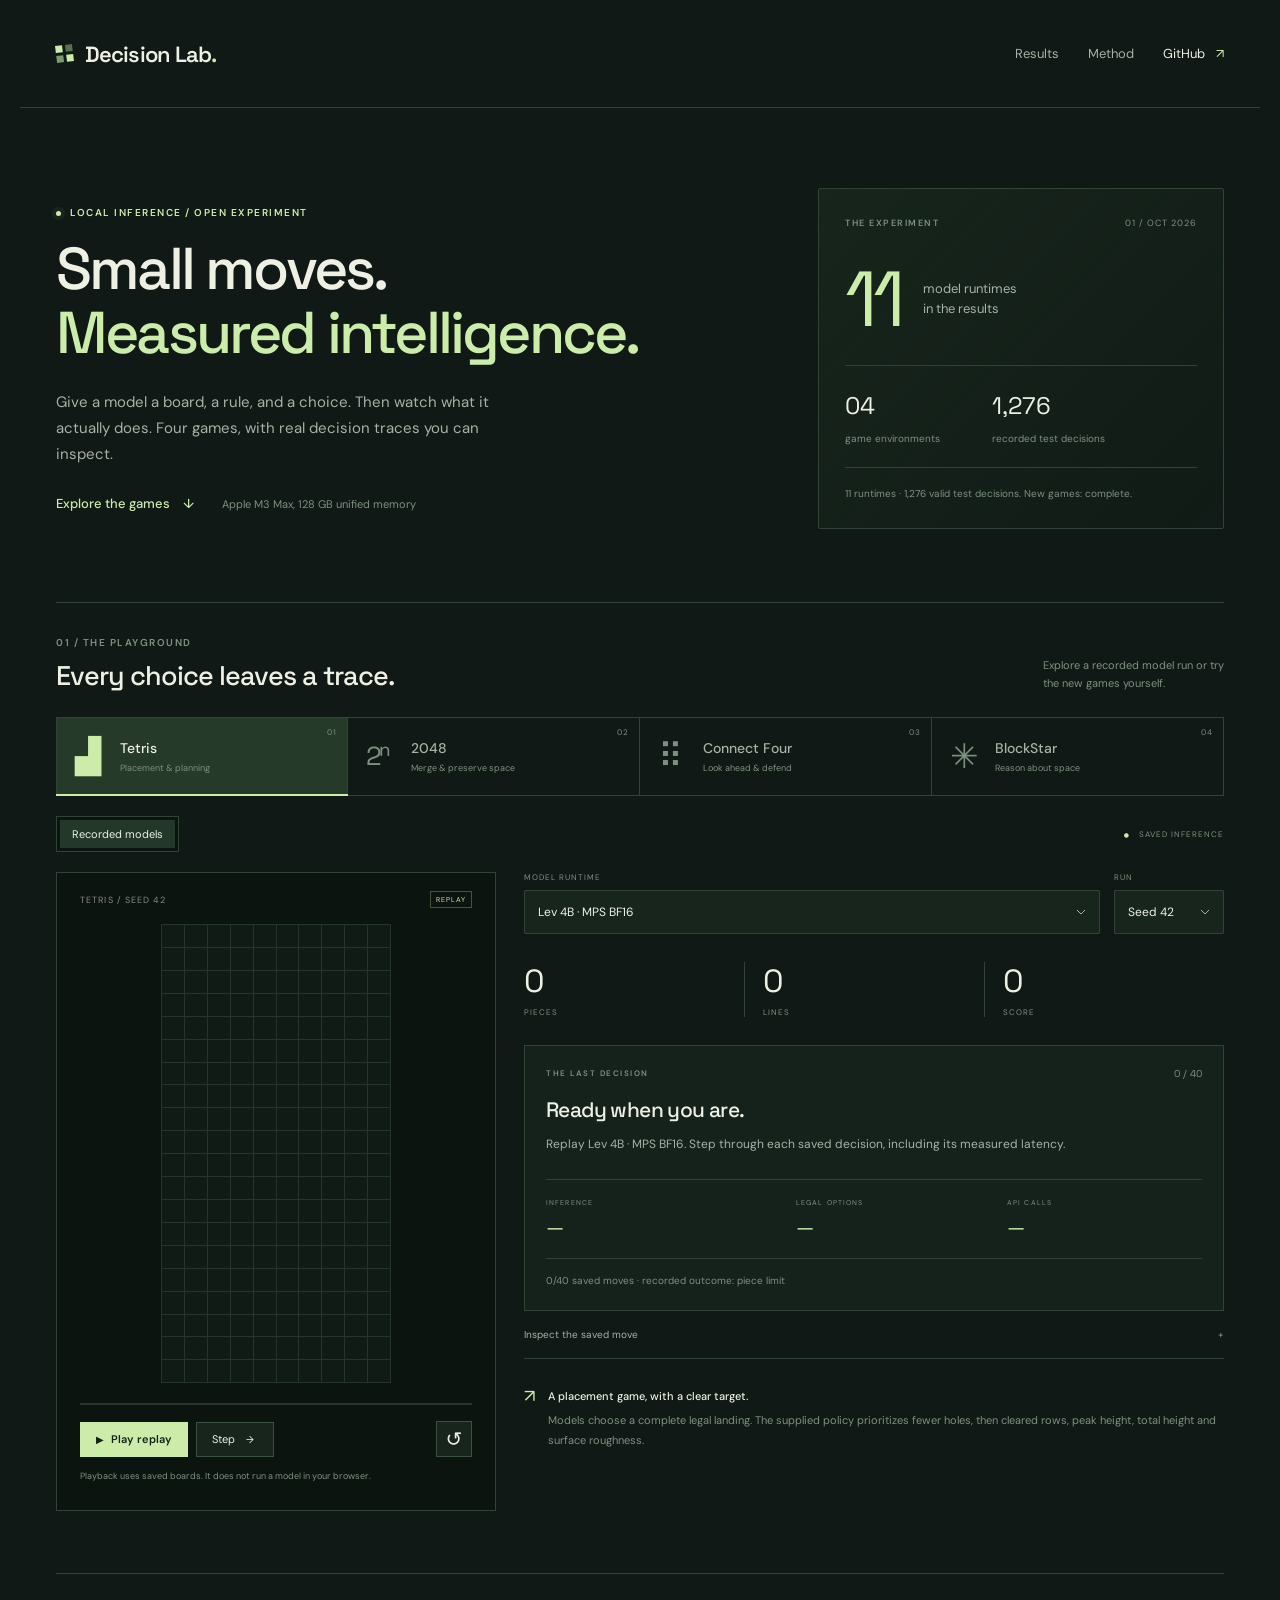
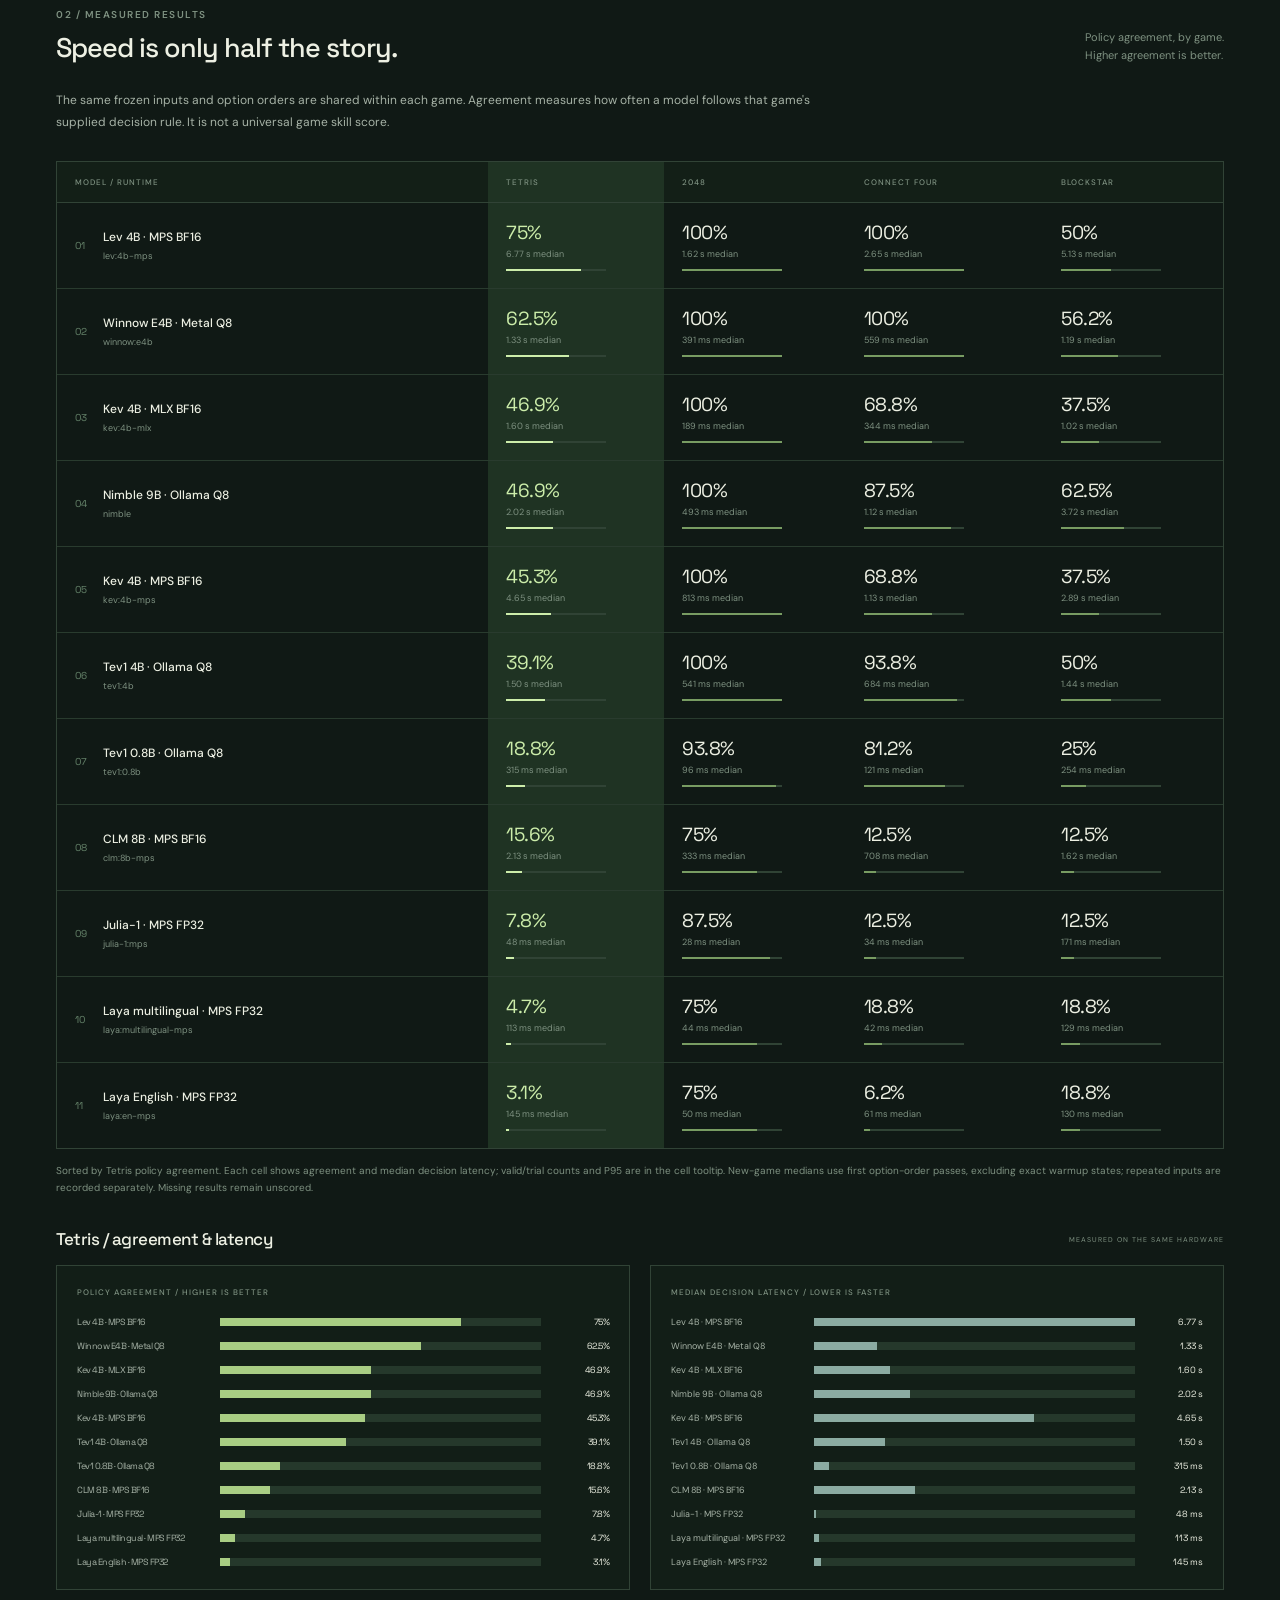
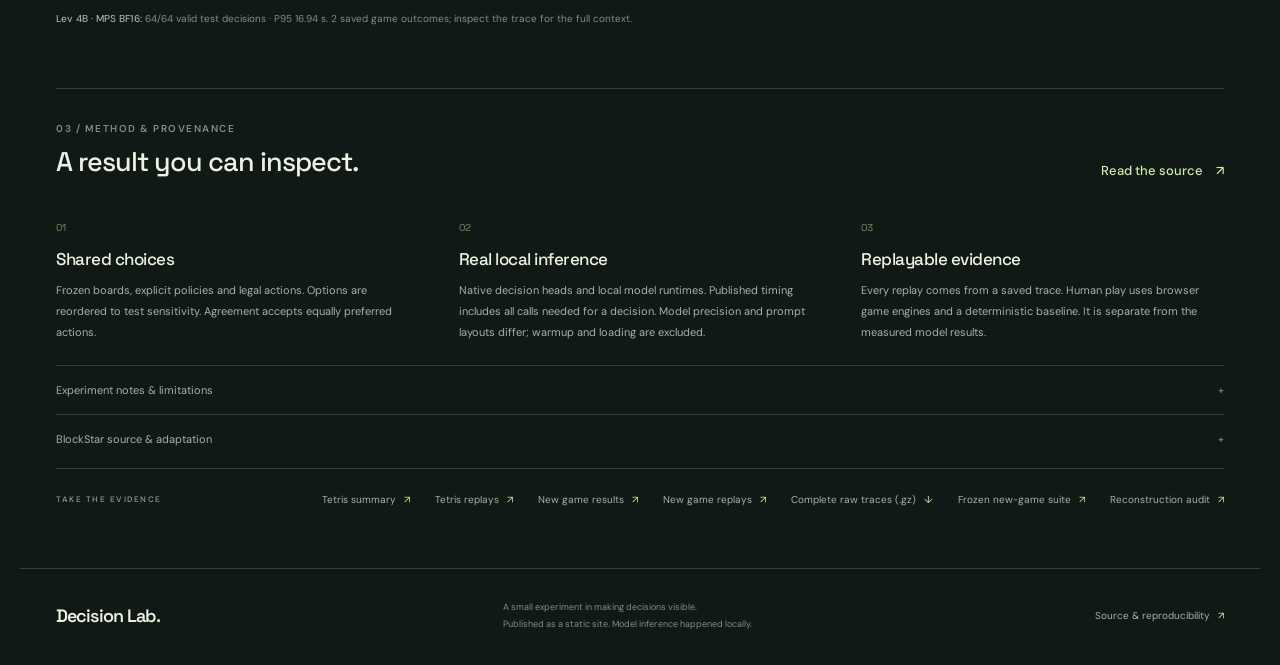
==== docs/index.html @ 90722e1b "Add playable games, BlockStar benchmarks, and Decision Lab site" ====
<!doctype html>
<html lang="en">
<head>
  <meta charset="utf-8">
  <meta name="viewport" content="width=device-width, initial-scale=1">
  <meta name="description" content="Decision Lab: real local model benchmarks across Tetris, 2048, Connect Four and BlockStar. Explore recorded decisions, compare measured inference, and play two browser games.">
  <meta name="theme-color" content="#111a16">
  <title>Decision Lab — small moves, measured intelligence</title>
  <link rel="stylesheet" href="assets/style.css">
  <script type="module" src="assets/app.mjs"></script>
</head>
<body>
  <a class="skip-link" href="#lab">Skip to the experiment</a>
  <header class="site-header shell">
    <a href="./" class="brand" aria-label="Decision Lab home"><span class="brand-mark" aria-hidden="true"><i></i><i></i><i></i><i></i></span>Decision Lab<span class="brand-dot">.</span></a>
    <nav aria-label="Main navigation"><a href="#results">Results</a><a href="#method">Method</a><a class="github-link" href="https://github.com/rayking99/decmods">GitHub <span aria-hidden="true">↗</span></a></nav>
  </header>
  <main class="shell">
    <section class="hero" aria-labelledby="hero-title">
      <div class="hero-copy"><p class="eyebrow"><span class="live-dot" aria-hidden="true"></span> LOCAL INFERENCE / OPEN EXPERIMENT</p><h1 id="hero-title">Small moves.<br><em>Measured intelligence.</em></h1><p class="hero-deck">Give a model a board, a rule, and a choice. Then watch what it actually does. Four games, with real decision traces you can inspect.</p><div class="hero-links"><a class="text-link" href="#lab">Explore the games <span aria-hidden="true">↓</span></a><span class="hero-hardware" id="hardware">Apple M3 Max · 128 GB</span></div></div>
      <div class="hero-aside" aria-label="Experiment overview"><div class="overview-top"><span class="eyebrow">THE EXPERIMENT</span><span class="edition">01 / OCT 2026</span></div><div class="overview-number"><span id="model-count">—</span><span>model runtimes<br>in the results</span></div><div class="overview-rule"></div><div class="overview-bottom"><div><b>04</b><span>game environments</span></div><div><b id="decision-count">—</b><span>recorded test decisions</span></div></div><p id="data-status" class="data-status" role="status">Loading the published evidence…</p></div>
    </section>

    <section id="lab" class="lab-section" aria-labelledby="lab-title">
      <div class="section-heading"><div><p class="eyebrow">01 / THE PLAYGROUND</p><h2 id="lab-title">Every choice leaves a trace.</h2></div><p>Explore a recorded model run or try<br class="desktop-break"> the new games yourself.</p></div>
      <div class="game-tabs" role="tablist" aria-label="Game environment">
        <button class="game-tab active" id="tab-tetris" role="tab" aria-selected="true" aria-controls="game-panel" data-game="tetris"><span class="tab-icon tetromino" aria-hidden="true">▟</span><span>Tetris<small>Placement & planning</small></span><span class="tab-index">01</span></button>
        <button class="game-tab" id="tab-2048" role="tab" aria-selected="false" aria-controls="game-panel" tabindex="-1" data-game="2048"><span class="tab-icon tile-icon" aria-hidden="true">2ⁿ</span><span>2048<small>Merge & preserve space</small></span><span class="tab-index">02</span></button>
        <button class="game-tab" id="tab-connect4" role="tab" aria-selected="false" aria-controls="game-panel" tabindex="-1" data-game="connect4"><span class="tab-icon" aria-hidden="true">⠿</span><span>Connect Four<small>Look ahead & defend</small></span><span class="tab-index">03</span></button>
        <button class="game-tab" id="tab-blockstar" role="tab" aria-selected="false" aria-controls="game-panel" tabindex="-1" data-game="blockstar"><span class="tab-icon" aria-hidden="true">✳</span><span>BlockStar<small>Reason about space</small></span><span class="tab-index">04</span></button>
      </div>
      <div id="game-panel" role="tabpanel" aria-labelledby="tab-tetris">
        <div class="workspace-toolbar"><div class="mode-switch" aria-label="Playback mode"><button id="mode-replay" class="selected" aria-pressed="true">Recorded models</button><button id="mode-human" aria-pressed="false" hidden>Play yourself</button></div><span class="workspace-tag" id="workspace-tag"><span aria-hidden="true">●</span> SAVED INFERENCE</span></div>
        <div class="playground-grid">
          <div class="board-card">
            <div class="board-card-header"><span id="board-title">TETRIS / SEED 42</span><span class="board-chip" id="board-mode">REPLAY</span></div>
            <div class="board-stage" id="board-stage"><div class="game-board tetris-board" id="board" tabindex="0" role="img" aria-label="Tetris board. Waiting for saved data."></div></div>
            <div class="c4-columns" id="c4-columns" aria-label="Choose a column" hidden></div>
            <div class="direction-pad" id="direction-pad" hidden aria-label="Move tiles"><button data-direction="up" aria-label="Move up">↑</button><div><button data-direction="left" aria-label="Move left">←</button><button data-direction="down" aria-label="Move down">↓</button><button data-direction="right" aria-label="Move right">→</button></div></div>
            <div class="board-progress" id="board-progress"><span id="progress-fill"></span></div>
            <div class="replay-controls" id="replay-controls"><button class="button primary" id="play-button"><span aria-hidden="true">▶</span> Play replay</button><button class="button" id="step-button">Step <span aria-hidden="true">→</span></button><button class="icon-button" id="restart-button" aria-label="Restart replay">↺</button></div>
            <div class="human-controls" id="human-controls" hidden><button class="button primary" id="new-game">Restart game <span aria-hidden="true">↺</span></button><label>Seed <input id="human-seed" type="number" inputmode="numeric" min="0" max="4294967295" value="42"></label></div>
            <p class="board-instructions" id="board-instructions">Playback uses saved boards. It does not run a model in your browser.</p>
          </div>
          <div class="decision-pane">
            <div class="replay-selectors" id="replay-selectors"><label><span id="model-selector-label">MODEL RUNTIME</span><select id="model-select" aria-label="Replay model"><option>Loading recorded models…</option></select></label><label>RUN<select id="run-select" aria-label="Replay run"><option>—</option></select></label></div>
            <div class="human-description" id="human-description" hidden><p class="eyebrow">YOUR TURN</p><h3 id="human-heading">Play 2048</h3><p id="human-explanation"></p></div>
            <div class="game-stats" id="game-stats"><div><span id="stat-one-value">0</span><small id="stat-one-label">PIECES</small></div><div><span id="stat-two-value">0</span><small id="stat-two-label">LINES</small></div><div><span id="stat-three-value">0</span><small id="stat-three-label">SCORE</small></div></div>
            <div class="decision-card"><div class="decision-card-top"><p class="eyebrow" id="decision-eyebrow">THE LAST DECISION</p><span class="move-counter" id="move-counter">0 / 0</span></div><h3 id="decision-title">The board is ready.</h3><p id="decision-detail">Select a recorded model to see its actual decisions.</p><div class="inference-metrics" id="inference-metrics"><div><small>INFERENCE</small><b id="inference-time">—</b></div><div><small>LEGAL OPTIONS</small><b id="candidate-count">—</b></div><div><small>API CALLS</small><b id="call-count">—</b></div></div><p class="game-status" id="game-status" role="status"></p></div>
            <details class="move-details" id="move-details"><summary>Inspect the saved move <span aria-hidden="true">+</span></summary><pre id="move-json">No move selected.</pre></details>
            <div class="game-context"><span class="context-icon" aria-hidden="true">↗</span><div><b id="context-title">A placement game, with a clear target.</b><p id="context-copy">Models choose a complete legal landing. The supplied policy prioritizes fewer holes, then cleared rows, peak height, total height and surface roughness.</p></div></div>
          </div>
        </div>
      </div>
    </section>

    <section id="results" class="results-section" aria-labelledby="results-title"><div class="section-heading"><div><p class="eyebrow">02 / MEASURED RESULTS</p><h2 id="results-title">Speed is only half the story.</h2></div><span class="section-note">Policy agreement, by game.<br>Higher agreement is better.</span></div><p class="section-intro">The same frozen inputs and option orders are shared within each game. Agreement measures how often a model follows that game's supplied decision rule. It is not a universal game skill score.</p><div class="table-scroll"><table class="leaderboard"><caption class="sr-only">Measured model policy agreement and median latency across four games</caption><thead><tr><th scope="col">MODEL / RUNTIME</th><th scope="col" data-column="tetris">TETRIS</th><th scope="col" data-column="2048">2048</th><th scope="col" data-column="connect4">CONNECT FOUR</th><th scope="col" data-column="blockstar">BLOCKSTAR</th></tr></thead><tbody id="leaderboard-body"><tr><td colspan="5" class="table-empty">Loading measured results…</td></tr></tbody></table></div><p class="table-note" id="table-note">Each cell shows agreement and median decision latency. Missing results remain unscored.</p><div class="chart-heading"><h3 id="chart-title">Tetris / agreement & latency</h3><span>MEASURED ON THE SAME HARDWARE</span></div><div class="benchmark-chart" id="benchmark-chart" aria-label="Model agreement and latency comparison"></div><div class="outcome-note" id="outcome-note"></div><div id="blockstar-original" class="original-comparison" hidden><div class="chart-heading"><h3>BlockStar / the full original puzzle</h3><span>20 × 18 BOARD / 16 PIECES</span></div><p class="section-intro">The original-board decisions are reported separately because 183 legal slides require many inference calls. The compact replay fixture and its one-step agreement do not establish full-puzzle solving performance.</p><div class="table-scroll"><table class="leaderboard original-table"><caption class="sr-only">Model inference on the full original BlockStar frozen board</caption><thead><tr><th scope="col">MODEL / RUNTIME</th><th scope="col">ORIGINAL BOARD AGREEMENT</th><th scope="col">DECISION MEDIAN</th><th scope="col">VALID TRIALS</th></tr></thead><tbody id="blockstar-original-body"></tbody></table></div><div id="original-solver-note" class="solver-note"></div></div></section>

    <section id="blockstar-updated" class="updated-comparison" aria-labelledby="updated-title" hidden>
      <div class="section-heading"><div><p class="eyebrow">BLOCKSTAR / UPDATED OFFICIAL SCENARIOS</p><h2 id="updated-title">A bigger board. A different source pin.</h2></div><span id="updated-status" class="section-note">Evidence pending</span></div>
      <p class="section-intro">These supplemental probes use the updated official source, separately from the earlier eight-case benchmark. Each scenario has one fixed initial board, presented in two option orders. Agreement measures the declared one-step rule; it does not establish a full-puzzle solve rate.</p>
      <div class="scenario-cards"><article><p class="eyebrow">UPDATED DEFAULT</p><h3>20 × 18 / 16 pieces</h3><p>The official default layout, with 183 legal opening slides.</p></article><article><p class="eyebrow">LARGE YARD</p><h3>28 × 30 / 24 pieces</h3><p>393 legal opening slides and 48 permanent terrain cells, shown as dark hatched squares.</p></article></div>
      <div class="table-scroll"><table class="leaderboard updated-table"><caption class="sr-only">Supplemental measured model decisions on updated official BlockStar scenarios</caption><thead><tr><th scope="col">MODEL / RUNTIME</th><th scope="col">UPDATED DEFAULT</th><th scope="col">LARGE YARD</th></tr></thead><tbody id="updated-model-body"><tr><td class="table-empty" colspan="3">Updated scenario inference has not been published yet.</td></tr></tbody></table></div>
      <p class="table-note">Each cell shows agreement, first-order full-decision timing, and separately timed repeated-order input. There is only one timing sample per scenario and option order. The complete legal action set reaches native models through tournaments.</p>
      <details class="method-details"><summary>Updated source, method & reference certificates <span aria-hidden="true">+</span></summary><div><p id="updated-method">Supplemental evidence is awaiting publication.</p><p id="updated-source-copy"></p><p id="updated-reference-copy"></p><p><a href="data/blockstar-update-summary.json">Updated scenario measurements</a> · <a href="data/blockstar-update-source.json">Updated source record</a> · <a href="data/blockstar-update-suite.json">Frozen suite</a> · <a href="data/blockstar-update-verification.json">Replay audit</a> · <a href="data/blockstar-update-results.json.gz">Complete raw traces (gzip)</a></p><pre id="updated-source-detail">No updated source record published yet.</pre></div></details>
    </section>

    <section id="method" class="method-section" aria-labelledby="method-title"><div class="section-heading"><div><p class="eyebrow">03 / METHOD & PROVENANCE</p><h2 id="method-title">A result you can inspect.</h2></div><a href="https://github.com/rayking99/decmods" class="text-link">Read the source <span aria-hidden="true">↗</span></a></div><div class="method-grid"><article><span class="method-number">01</span><h3>Shared choices</h3><p id="method-inputs">Frozen boards, explicit policies and legal actions. Options are reordered to test sensitivity. Agreement accepts equally preferred actions.</p></article><article><span class="method-number">02</span><h3>Real local inference</h3><p>Native decision heads and local model runtimes. Published timing includes all calls needed for a decision. Model precision and prompt layouts differ; warmup and loading are excluded.</p></article><article><span class="method-number">03</span><h3>Replayable evidence</h3><p>Every replay comes from a saved trace. Human play uses browser game engines and a deterministic baseline. It is separate from the measured model results.</p></article></div><details class="method-details"><summary>Experiment notes & limitations <span aria-hidden="true">+</span></summary><div><p id="method-text">Loading the captured experiment method…</p><p>Latency and policy agreement address different questions. A one-step rule can disagree with stronger long-term play. Small seeded game runs are illustrations, not a statistically reliable tournament. Browser playback cadence is unrelated to measured inference latency.</p><p id="cache-note">Cache behavior and runtime adapters are recorded with the data. Consult the raw artifacts before comparing models or repeating the experiment.</p></div></details><details class="method-details" id="blockstar-provenance"><summary>BlockStar source & adaptation <span aria-hidden="true">+</span></summary><div><p id="blockstar-source-copy">BlockStar is an open puzzle project by rayking99. This experiment adapts its game rules for explicit legal-action model decisions; the adaptation is documented in the captured source record.</p><p><a href="https://github.com/rayking99/BlockStar">Original BlockStar repository ↗</a> · <a href="data/blockstar-source.json">Source snapshot & adaptation notes</a></p><pre id="blockstar-source-detail">Source provenance is loading.</pre></div></details><div class="downloads"><span class="eyebrow">TAKE THE EVIDENCE</span><a href="data/tetris-summary.json">Tetris summary <span aria-hidden="true">↗</span></a><a href="data/tetris-replays.json">Tetris replays <span aria-hidden="true">↗</span></a><a href="data/arcade-summary.json">New game results <span aria-hidden="true">↗</span></a><a href="data/arcade-replays.json">New game replays <span aria-hidden="true">↗</span></a><a href="data/arcade-results.json.gz" download>Complete raw traces (.gz) <span aria-hidden="true">↓</span></a><a href="data/suite.json">Frozen new-game suite <span aria-hidden="true">↗</span></a><a href="data/verification.json">Reconstruction audit <span aria-hidden="true">↗</span></a></div></section>
  </main>
  <footer class="site-footer shell"><a href="./" class="brand">Decision Lab<span class="brand-dot">.</span></a><p>A small experiment in making decisions visible.<br>Published as a static site. Model inference happened locally.</p><a href="https://github.com/rayking99/decmods">Source & reproducibility <span aria-hidden="true">↗</span></a></footer>
</body>
</html>
---- docs/assets/style.css ----
@import url('https://fonts.googleapis.com/css2?family=DM+Sans:wght@400;500;600;700&family=Space+Grotesk:wght@400;500;600;700&display=swap');

:root{color-scheme:dark;--bg:#101915;--panel:#15211b;--panel-dark:#0c1410;--paper:#edf0e3;--muted:#a6b2a6;--dim:#7e9181;--line:#314336;--green:#ccedaa;--amber:#e6c18b;--font:'DM Sans',system-ui,-apple-system,sans-serif;--display:'Space Grotesk',system-ui,sans-serif;font-family:var(--font);background:var(--bg);color:var(--paper);font-synthesis:none}
*{box-sizing:border-box}html{scroll-behavior:smooth;scroll-padding-top:24px}body{margin:0}button,input,select{font:inherit}button,a,input,select,summary{-webkit-tap-highlight-color:transparent}button{cursor:pointer}a{color:inherit;text-decoration:none}a:hover{text-decoration:underline;text-underline-offset:4px}button:focus-visible,a:focus-visible,input:focus-visible,select:focus-visible,summary:focus-visible,[tabindex]:focus-visible{outline:2px solid var(--green);outline-offset:4px}button:disabled{cursor:default;opacity:.38}button:disabled:hover{transform:none;background:inherit}[hidden]{display:none!important}.shell{max-width:1240px;padding:0 36px;margin:0 auto}.sr-only{position:absolute;width:1px;height:1px;overflow:hidden;clip:rect(0,0,0,0);white-space:nowrap}.skip-link{position:fixed;top:8px;left:16px;padding:12px 16px;z-index:10;background:var(--green);color:var(--bg);transform:translateY(-160%)}.skip-link:focus{transform:translateY(0)}
.site-header{height:108px;display:flex;align-items:center;justify-content:space-between;border-bottom:1px solid var(--line)}.brand{display:flex;align-items:center;font:600 22px var(--display);letter-spacing:-.9px}.brand-dot{color:var(--green)}.brand-mark{display:grid;grid-template-columns:repeat(2,7px);gap:3px;margin-right:12px;transform:rotate(-7deg)}.brand-mark i{height:7px;background:var(--green)}.brand-mark i:nth-child(2){opacity:.4}.brand-mark i:nth-child(3){opacity:.6}.site-header nav{display:flex;gap:29px;align-items:center;font-size:13px;color:var(--muted)}.github-link{color:var(--paper)}.github-link span{padding-left:8px;color:var(--green)}
.hero{display:grid;grid-template-columns:1.7fr 1fr;gap:72px;align-items:center;padding:80px 0 73px}.eyebrow{font-size:10px;font-weight:600;letter-spacing:1.5px;line-height:1.6;color:var(--dim);margin:0 0 16px}.hero .eyebrow{color:var(--green);display:flex;gap:9px;align-items:center}.live-dot{width:5px;height:5px;background:var(--green);border-radius:50%;box-shadow:0 0 0 4px #ccedaa0d}.hero h1{font:500 clamp(36px,4.7vw,59px)/1.08 var(--display);letter-spacing:-2.8px;margin:0 0 24px}.hero h1 em{font-style:normal;color:var(--green)}.hero-deck{max-width:470px;font-size:15px;line-height:1.75;color:var(--muted);margin:0 0 28px}.hero-links{display:flex;gap:28px;align-items:center;flex-wrap:wrap}.text-link{color:var(--green);font-size:13px;font-weight:500}.text-link span{padding-left:10px}.hero-hardware{font-size:11px;color:var(--dim)}.hero-aside{border:1px solid var(--line);border-radius:2px;padding:27px 26px;background:linear-gradient(135deg,#1b2d2099,#15211b33)}.overview-top{display:flex;justify-content:space-between;align-items:center}.overview-top .eyebrow{font-size:9px;margin:0;color:var(--dim)}.edition{font-size:9px;letter-spacing:1px;color:var(--dim)}.overview-number{display:flex;align-items:center;gap:22px;margin:30px 0 27px}.overview-number>span:first-child{font:400 78px/1 var(--display);letter-spacing:-5px;color:var(--green)}.overview-number>span:last-child{font-size:13px;line-height:1.6;color:var(--muted)}.overview-rule{height:1px;background:var(--line);margin-bottom:24px}.overview-bottom{display:grid;grid-template-columns:1fr 1.5fr;gap:10px}.overview-bottom b{display:block;font:400 24px var(--display);margin-bottom:5px}.overview-bottom span{font-size:10px;color:var(--dim)}.data-status{font-size:10px;line-height:1.5;color:var(--dim);border-top:1px solid var(--line);padding-top:18px;margin:20px 0 0}.data-status.error{color:var(--amber)}
.section-heading{display:flex;justify-content:space-between;gap:25px;align-items:flex-end;margin-bottom:24px}.section-heading .eyebrow{margin-bottom:8px}.section-heading h2{font:500 27px/1.25 var(--display);letter-spacing:-1px;margin:0}.section-heading>p,.section-note{font-size:11px;line-height:1.7;color:var(--dim);margin:0}.lab-section{border-top:1px solid var(--line);padding-top:32px}.game-tabs{display:grid;grid-template-columns:repeat(4,1fr);gap:0;margin-bottom:0}.game-tab{display:flex;position:relative;gap:13px;align-items:center;text-align:left;border:1px solid var(--line);border-left:0;background:transparent;color:var(--muted);padding:21px 18px;transition:background .16s ease}.game-tab:first-child{border-left:1px solid var(--line)}.game-tab:hover{background:#1a2b1f}.game-tab.active{background:#263a29;color:var(--paper);border-bottom-color:var(--green)}.game-tab.active:after{content:'';position:absolute;height:2px;background:var(--green);bottom:-1px;left:-1px;right:-1px}.tab-icon{font:400 34px/.8 var(--display);width:32px;color:var(--dim)}.active .tab-icon{color:var(--green)}.tile-icon{font-size:26px;letter-spacing:-3px}.game-tab>span:nth-child(2){font-size:14px;font-weight:500}.game-tab small{display:block;font-size:9px;font-weight:400;color:var(--dim);margin-top:5px}.tab-index{position:absolute;right:10px;top:9px;font-size:8px;letter-spacing:1px;color:var(--dim)}.workspace-toolbar{display:flex;justify-content:space-between;align-items:center;padding:20px 0}.mode-switch{display:flex;gap:3px;background:#0c1410;border:1px solid var(--line);padding:3px}.mode-switch button{border:0;border-radius:1px;padding:7px 12px;font-size:11px;background:transparent;color:var(--dim)}.mode-switch button.selected{background:#24382a;color:var(--paper)}.workspace-tag{font-size:8px;color:var(--dim);letter-spacing:1px}.workspace-tag span{color:var(--green);margin-right:6px;font-size:6px}.playground-grid{display:grid;grid-template-columns:440px 1fr;gap:28px}.board-card{border:1px solid var(--line);background:var(--panel-dark);padding:18px 23px 13px;align-self:start}.board-card-header{display:flex;justify-content:space-between;align-items:center;font-size:9px;letter-spacing:1.1px;color:var(--dim);margin-bottom:16px}.board-chip{font-size:7px;letter-spacing:1px;color:var(--green);border:1px solid #42543b;padding:3px 5px}.board-stage{min-height:348px;display:flex;align-items:center;justify-content:center}.game-board{--cols:4;display:grid;grid-template-columns:repeat(var(--cols),1fr);gap:7px;width:100%;outline-offset:6px}.tetris-board{--cols:10;gap:1px;width:230px;background:#25352b;border:1px solid #25352b;margin:0 auto}.board-cell{aspect-ratio:1;display:flex;justify-content:center;align-items:center;font:500 29px var(--display);background:#1b2a20;color:var(--paper);user-select:none}.tetris-board .board-cell{background:#0f1b14;font-size:0}.tile-board{gap:8px;padding:8px;background:#293d2c;max-width:370px;touch-action:none;border-radius:4px}.tile-board .board-cell{border-radius:3px;background:#344638;color:#edf3de;box-shadow:inset 0 -3px 0 #00000014}.tile-board .board-cell.empty{box-shadow:none}.tile-board .board-cell.tile-large{font-size:21px}.c4-board{--cols:7;gap:8px;padding:14px 10px;background:#2b412f;max-width:380px;border-radius:4px}.c4-board .board-cell{border-radius:50%;background:#111d15;box-shadow:inset 0 3px 3px #0005;font-size:0}.c4-board .board-cell.player-one{background:var(--green)}.c4-board .board-cell.player-two{background:var(--amber)}.c4-board .board-cell.winning{outline:2px solid white;outline-offset:2px}.blockstar-layout{display:flex;flex-direction:column;gap:18px;width:100%;max-width:350px}.blockstar-grid{display:grid;grid-template-columns:repeat(var(--cols),1fr);gap:3px;background:#273a2b;border:5px solid #273a2b}.blockstar-grid .board-cell{background:#101b14;font-size:14px;font-family:var(--display)}.blockstar-layout .mini-label{font-size:8px;letter-spacing:1.5px;color:var(--dim);margin:0 0 7px}.blockstar-layout .target-board{max-width:220px;margin:auto}.blockstar-layout .target-board .board-cell{font-size:11px}.blockstar-layout .target-board .mini-label{text-align:center}.pending-board{min-height:280px;display:flex;align-items:center;justify-content:center;text-align:center;font-size:12px;color:var(--dim);padding:40px;line-height:1.8;border:1px dashed var(--line);width:100%}.board-progress{height:2px;background:#27372b;margin-top:20px}.board-progress span{display:block;background:var(--green);height:100%;width:0;transition:width .12s linear}.replay-controls{display:flex;align-items:center;gap:8px;margin:16px 0 12px}.button,.icon-button{border:1px solid #3d5140;background:#18251d;color:var(--paper);padding:10px 15px;font-size:11px;line-height:1.2;transition:background .16s ease}.button:hover,.icon-button:hover{background:#2c4130}.button.primary{background:var(--green);border-color:var(--green);color:#142215;font-weight:600}.button.primary:hover{background:#dbf5bd}.button span{font-size:10px;margin-right:4px}.button:not(.primary) span{margin-left:8px}.icon-button{margin-left:auto;width:36px;padding:7px;font-size:20px;line-height:1}.board-instructions{font-size:9px;line-height:1.7;margin:0;color:var(--dim);min-height:28px}.human-controls{display:flex;align-items:center;justify-content:space-between;margin:16px 0}.human-controls label{font-size:10px;color:var(--muted);display:flex;align-items:center;gap:7px}.human-controls input{background:#18251d;color:var(--paper);border:1px solid var(--line);padding:7px;width:72px;font-size:11px}.direction-pad{text-align:center;margin-top:16px}.direction-pad>button{margin-bottom:4px}.direction-pad button{width:37px;height:30px;margin:0 2px;color:var(--muted);background:#1b2e21;border:1px solid var(--line);font-size:16px}.c4-columns{display:grid;grid-template-columns:repeat(7,1fr);gap:8px;margin:12px auto 0;max-width:360px}.c4-columns button{background:#1b2e21;border:1px solid var(--line);color:var(--green);font-size:12px;padding:8px 0}.c4-columns button:hover{background:#304e36}
.decision-pane{min-width:0}.replay-selectors{display:grid;grid-template-columns:1fr 110px;gap:14px}.replay-selectors label{font-size:8px;letter-spacing:1px;color:var(--dim)}select{width:100%;display:block;border:1px solid var(--line);border-radius:1px;background:#18251d;color:var(--paper);padding:13px 33px 13px 13px;font-size:12px;margin-top:8px;appearance:none;background-image:url("data:image/svg+xml,%3Csvg xmlns='http://www.w3.org/2000/svg' width='10' height='6'%3E%3Cpath d='m1 1 4 4 4-4' fill='none' stroke='%23a6b2a6'/%3E%3C/svg%3E");background-repeat:no-repeat;background-position:right 13px center;cursor:pointer}.game-stats{display:grid;grid-template-columns:repeat(3,1fr);gap:18px;margin:28px 0}.game-stats>div{border-right:1px solid var(--line)}.game-stats>div:last-child{border-right:0}.game-stats span{display:block;font:400 32px/1.2 var(--display);letter-spacing:-1.5px;overflow-wrap:anywhere}.game-stats small{font-size:8px;letter-spacing:1px;color:var(--dim);display:block;margin-top:6px}.decision-card{border:1px solid var(--line);background:var(--panel);padding:21px}.decision-card-top{display:flex;justify-content:space-between;gap:12px;align-items:center;margin-bottom:16px}.decision-card-top .eyebrow{font-size:8px;margin:0}.move-counter{font:400 10px var(--display);color:var(--dim)}.decision-card h3{font:500 21px/1.3 var(--display);letter-spacing:-.6px;margin:0 0 11px}.decision-card>p{font-size:12px;line-height:1.75;color:var(--muted);margin:0}.inference-metrics{display:grid;grid-template-columns:1.2fr 1fr 1fr;gap:16px;border-top:1px solid var(--line);margin-top:24px;padding-top:18px}.inference-metrics small{display:block;font-size:7px;letter-spacing:1.1px;color:var(--dim);margin-bottom:7px}.inference-metrics b{font:400 20px var(--display);letter-spacing:-.7px;color:var(--green)}.decision-card>p.game-status{font-size:10px;border-top:1px solid var(--line);margin-top:18px;padding-top:13px;color:var(--dim)}.game-status:empty{display:none}.move-details{border-bottom:1px solid var(--line);font-size:10px}.move-details summary,.method-details summary{padding:17px 0;list-style:none;cursor:pointer;color:var(--muted);display:flex;justify-content:space-between;gap:20px}.move-details summary::-webkit-details-marker,.method-details summary::-webkit-details-marker{display:none}.move-details summary span,.method-details summary span{color:var(--dim)}details[open]>summary span{transform:rotate(45deg)}pre{font:10px/1.6 ui-monospace,SFMono-Regular,monospace;white-space:pre-wrap;overflow-wrap:anywhere;color:var(--muted);background:#0d1710;padding:16px;margin:0 0 16px;max-height:300px;overflow:auto;border:1px solid var(--line)}.game-context{display:flex;gap:13px;margin-top:25px}.context-icon{color:var(--green);font-size:18px}.game-context b{font-size:11px;font-weight:500}.game-context p{font-size:11px;line-height:1.8;color:var(--dim);margin:6px 0 0}.human-description .eyebrow{margin:0 0 8px}.human-description h3{font:500 24px var(--display);margin:0 0 10px}.human-description>p:last-child{font-size:12px;line-height:1.8;margin:0;color:var(--muted)}
.results-section{border-top:1px solid var(--line);margin-top:62px;padding-top:33px}.section-intro{max-width:770px;font-size:12px;line-height:1.85;color:var(--muted);margin:0 0 28px}.table-scroll{overflow-x:auto;border:1px solid var(--line)}.leaderboard{border-collapse:collapse;width:100%;font-size:12px;min-width:760px}.leaderboard th{text-align:left;font-size:8px;letter-spacing:1px;font-weight:500;color:var(--dim);background:#131f17;padding:15px 18px;border-bottom:1px solid var(--line)}.leaderboard td{padding:17px 18px;border-bottom:1px solid #293b2e;vertical-align:middle}.leaderboard tbody tr:last-child td{border-bottom:0}.leaderboard td:first-child{min-width:240px}.model-name{display:flex;align-items:center;gap:12px}.model-name .rank{font:400 10px var(--display);color:#65836a;width:16px}.model-name b{font-weight:500;font-size:12px}.model-name small{display:block;font-size:9px;line-height:1.5;color:var(--dim);margin-top:5px;max-width:215px}.agreement{font:400 19px var(--display);letter-spacing:-.5px;color:var(--paper)}.metric-meta{display:block;font-size:9px;color:var(--dim);margin-top:3px}.agreement-bar{height:2px;max-width:100px;background:#304335;margin-top:9px}.agreement-bar span{display:block;height:100%;background:#789c62}.selected-column{background:#1f3323!important}.selected-column .agreement{color:var(--green)}.selected-column .agreement-bar span{background:var(--green)}.no-result{font-size:10px;color:var(--dim)}.table-empty{font-size:12px;color:var(--dim);padding:30px!important}.table-note{font-size:10px;color:var(--dim);line-height:1.7;margin:13px 0 32px}.chart-heading{display:flex;justify-content:space-between;align-items:center;gap:20px;margin-bottom:15px}.chart-heading h3{font:500 17px var(--display);letter-spacing:-.5px;margin:0}.chart-heading>span{font-size:7px;letter-spacing:1px;color:var(--dim)}.benchmark-chart{display:grid;grid-template-columns:repeat(2,1fr);gap:20px}.chart-panel{border:1px solid var(--line);padding:21px 20px;background:#121e17}.chart-panel h4{font-size:8px;font-weight:500;letter-spacing:1px;color:var(--dim);margin:0 0 19px}.chart-row{display:grid;grid-template-columns:130px 1fr 55px;align-items:center;gap:13px;margin-top:12px}.chart-row>span:first-child{font-size:9px;white-space:nowrap;overflow:hidden;text-overflow:ellipsis;color:var(--muted)}.chart-track{height:8px;background:#25382b}.chart-bar{height:100%;background:#a8cd83;min-width:1px}.chart-row.latency .chart-bar{background:#8baba2}.chart-row .chart-value{text-align:right;font-size:9px;font-family:var(--display);color:var(--paper)}.chart-empty{font-size:11px;line-height:1.7;color:var(--dim);padding:20px;border:1px dashed var(--line);grid-column:1/-1}.outcome-note{color:var(--dim);font-size:10px;line-height:1.8;margin-top:20px}.outcome-note p{margin:0}.outcome-note b{color:var(--muted);font-weight:500}
.method-section{border-top:1px solid var(--line);margin-top:60px;padding-top:32px}.method-grid{display:grid;grid-template-columns:repeat(3,1fr);gap:40px;padding:12px 0 22px}.method-number{font:400 10px var(--display);color:#6b9264}.method-grid h3{font:500 17px var(--display);letter-spacing:-.5px;margin:12px 0 10px}.method-grid p{font-size:11px;line-height:1.9;color:var(--muted);margin:0}.method-details{border-top:1px solid var(--line);font-size:11px}.method-details>div{padding:0 0 17px;max-width:900px}.method-details p{font-size:11px;line-height:1.9;color:var(--muted);margin:0 0 13px}.method-details a{color:var(--green)}.downloads{display:flex;flex-wrap:wrap;gap:25px;align-items:center;border-top:1px solid var(--line);padding-top:24px;margin-top:5px}.downloads .eyebrow{font-size:8px;margin:0 auto 0 0}.downloads a{font-size:10px;color:var(--muted)}.downloads a span{color:var(--green);margin-left:5px}.site-footer{display:flex;justify-content:space-between;align-items:center;gap:24px;border-top:1px solid var(--line);padding-top:30px;padding-bottom:32px;margin-top:62px}.site-footer .brand{font-size:18px}.site-footer p{font-size:9px;line-height:1.9;color:var(--dim);margin:0}.site-footer>a:last-child{font-size:10px;color:var(--muted)}.site-footer>a:last-child span{color:var(--green);margin-left:5px}
.original-comparison{margin-top:32px;border-top:1px solid var(--line);padding-top:25px}.original-comparison .section-intro{margin-bottom:20px}.solver-note{background:#17281b;border:1px solid var(--line);padding:22px;margin-top:20px}.solver-note>.eyebrow{font-size:8px;display:block}.solver-stats{display:grid;grid-template-columns:repeat(3,1fr);gap:20px;margin:14px 0 18px}.solver-stats b{font:400 25px var(--display);display:block;color:var(--green);letter-spacing:-1px}.solver-stats small{font-size:9px;color:var(--dim);display:block;margin-top:5px}.solver-note p{font-size:10px;line-height:1.9;color:var(--muted);margin:0}.original-table{min-width:620px}.original-table td:not(:first-child){font-size:12px}.original-table td.agreement{font-size:18px;color:var(--green)}
.updated-comparison{border-top:1px solid var(--line);margin-top:32px;padding-top:30px}.scenario-cards{display:grid;grid-template-columns:repeat(2,1fr);gap:20px;margin:0 0 22px}.scenario-cards article{border:1px solid var(--line);padding:20px;background:#17231a}.scenario-cards .eyebrow{font-size:8px;margin-bottom:8px}.scenario-cards h3{font:500 20px var(--display);letter-spacing:-.6px;margin:0 0 10px}.scenario-cards p:last-child{font-size:10px;color:var(--muted);line-height:1.8;margin:0}.updated-table{min-width:620px}.updated-table td:not(:first-child){min-width:175px}.updated-table .metric-meta{font-size:8px;line-height:1.6}.updated-comparison .method-details a{color:var(--green)}.replay-selectors.blockstar-selectors{grid-template-columns:1fr 190px}.blockstar-grid .board-cell.fixed-terrain{background:repeating-linear-gradient(135deg,#39413c 0,#39413c 3px,#252d28 3px,#252d28 6px);box-shadow:inset 0 0 0 1px #58615866}.blockstar-grid.dense-board{gap:1px;border-width:3px}.blockstar-grid.dense-board .board-cell{font-size:7px}.blockstar-layout .target-board .board-cell{font-size:8px}.blockstar-layout .target-board .dense-board .board-cell{font-size:5px}
@media(min-width:1200px){.hero h1{font-size:59px}}@media(max-width:1000px){.hero{gap:35px}.hero h1{letter-spacing:-2px}.playground-grid{grid-template-columns:380px 1fr;gap:22px}.board-card{padding:18px}.game-tab{padding:20px 12px;gap:9px}.game-tab small{font-size:8px}.game-tab>span:nth-child(2){font-size:12px}.tab-icon{width:27px;font-size:29px}.chart-row{grid-template-columns:110px 1fr 49px;gap:9px}.inference-metrics{gap:10px}.inference-metrics b{font-size:18px}}
@media(max-width:780px){.shell{padding:0 22px}.site-header{height:81px}.site-header nav{gap:18px;font-size:11px}.site-header nav>a:nth-child(2){display:none}.brand{font-size:20px}.hero{padding:49px 0 45px;grid-template-columns:1fr;gap:30px}.hero h1{font-size:45px}.hero-deck{font-size:14px;max-width:530px}.hero-aside{padding:20px;display:grid;grid-template-columns:1.2fr 1fr;gap:13px 30px}.overview-top{grid-column:1/-1}.overview-number{margin:9px 0;gap:16px}.overview-number>span:first-child{font-size:54px;letter-spacing:-3px}.overview-number>span:last-child{font-size:11px}.overview-rule{display:none}.overview-bottom{align-items:center;grid-template-columns:1fr 1.2fr;gap:20px}.overview-bottom b{font-size:21px}.overview-bottom span{font-size:8px}.data-status{grid-column:1/-1;margin-top:0;padding-top:12px}.section-heading h2{font-size:24px}.section-heading>p{display:none}.game-tabs{grid-template-columns:repeat(2,1fr)}.game-tab:nth-child(3){border-left:1px solid var(--line)}.game-tab:nth-child(n+3){border-top:0}.game-tab{padding:19px 16px}.game-tab>span:nth-child(2){font-size:13px}.game-tab small{font-size:9px}.tab-icon{font-size:32px}.tile-icon{font-size:26px}.playground-grid{grid-template-columns:1fr;gap:25px}.board-card{padding:18px 22px 14px}.board-stage{min-height:320px}.board-card .tile-board{max-width:350px}.replay-controls{max-width:350px;margin:16px auto 12px}.board-instructions{text-align:center}.board-card-header{margin-bottom:18px}.tetris-board{width:210px}.decision-pane{display:flex;flex-direction:column}.replay-selectors{order:-2}.game-stats{margin:23px 0}.decision-card{padding:22px}.decision-card h3{font-size:23px}.game-context{margin-top:20px}.results-section{margin-top:45px}.section-note{font-size:10px}.benchmark-chart{grid-template-columns:1fr}.chart-panel{padding:21px}.chart-row{grid-template-columns:145px 1fr 60px;gap:14px}.chart-row>span:first-child{font-size:10px}.chart-row .chart-value{font-size:10px}.method-grid{grid-template-columns:1fr;gap:24px;padding-top:5px}.method-grid article{display:grid;grid-template-columns:27px 1fr;gap:0 8px}.method-number{grid-row:1/3;margin-top:4px}.method-grid h3{margin:0 0 9px}.method-grid p{grid-column:2}.downloads{gap:17px 22px}.downloads .eyebrow{flex-basis:100%}.site-footer{flex-wrap:wrap;margin-top:44px;padding-top:24px;padding-bottom:25px}.site-footer p{margin-left:auto}.site-footer>a:last-child{flex-basis:100%}.method-section{margin-top:42px}.chart-heading>span{display:none}}
@media(max-width:420px){.shell{padding-left:17px;padding-right:17px}.site-header nav{gap:17px}.hero h1{font-size:39px;letter-spacing:-1.9px}.hero-hardware{font-size:10px}.hero-links{gap:19px}.hero-aside{gap:10px 18px}.overview-number>span:first-child{font-size:49px}.overview-number>span:last-child{font-size:10px}.overview-bottom{gap:10px}.overview-bottom span{font-size:7px}.section-heading h2{font-size:22px}.section-note{display:none}.game-tab{padding:19px 12px;gap:9px}.game-tab small{font-size:8px}.game-tab>span:nth-child(2){font-size:12px}.tab-icon{width:25px;font-size:28px}.board-card{padding:17px 15px 13px}.workspace-tag{font-size:7px;letter-spacing:.5px}.mode-switch button{padding:7px 9px;font-size:10px}.board-stage{min-height:290px}.replay-selectors{grid-template-columns:1fr 94px;gap:11px}.game-stats span{font-size:29px}.chart-row{grid-template-columns:118px 1fr 55px;gap:11px}.site-footer p{font-size:8px}.tile-board .board-cell{font-size:27px}.tile-board .board-cell.tile-large{font-size:20px}}
@media(max-width:600px){.replay-selectors.blockstar-selectors{grid-template-columns:1fr}.scenario-cards{grid-template-columns:1fr;gap:12px}.scenario-cards article{padding:18px}.updated-comparison .section-heading h2{font-size:22px}.board-card-header{font-size:8px;letter-spacing:.6px;gap:10px}.board-chip{white-space:nowrap}}
@media(prefers-reduced-motion:reduce){html{scroll-behavior:auto}*,*:before,*:after{transition:none!important}}
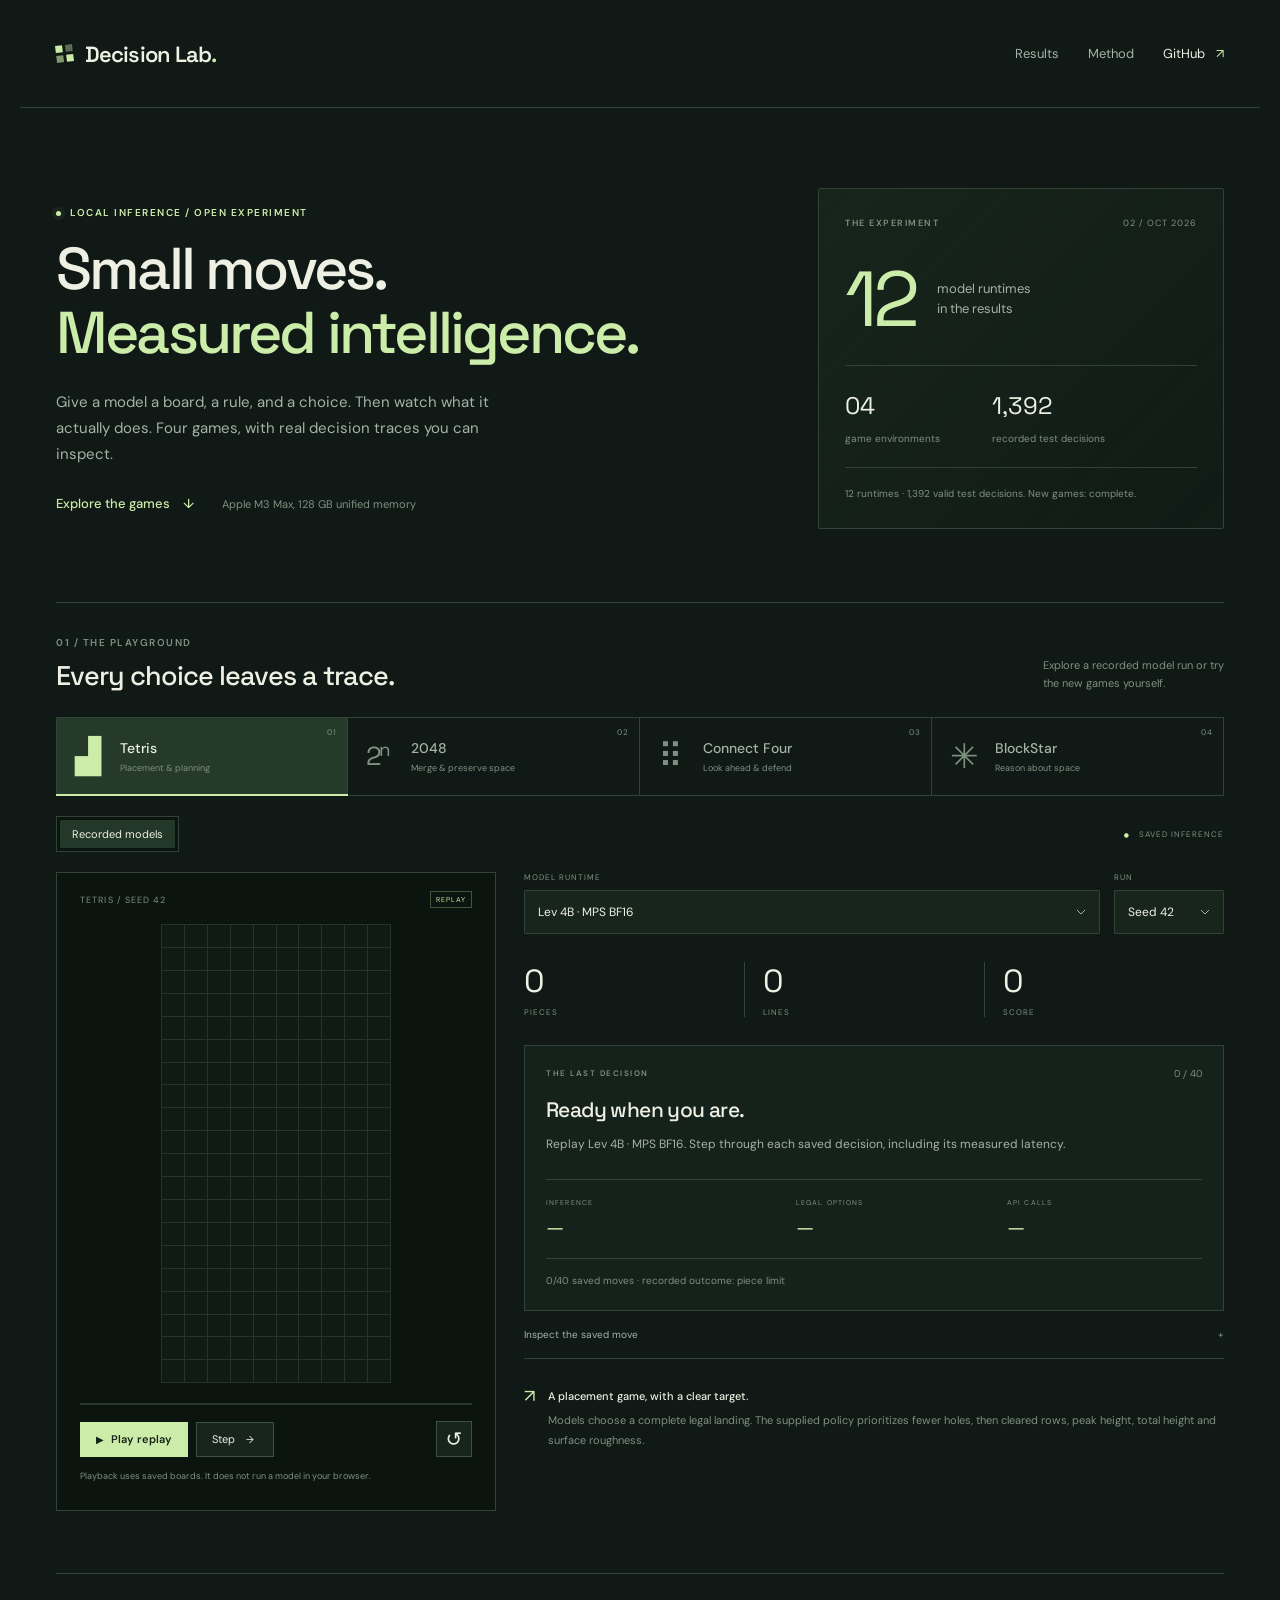
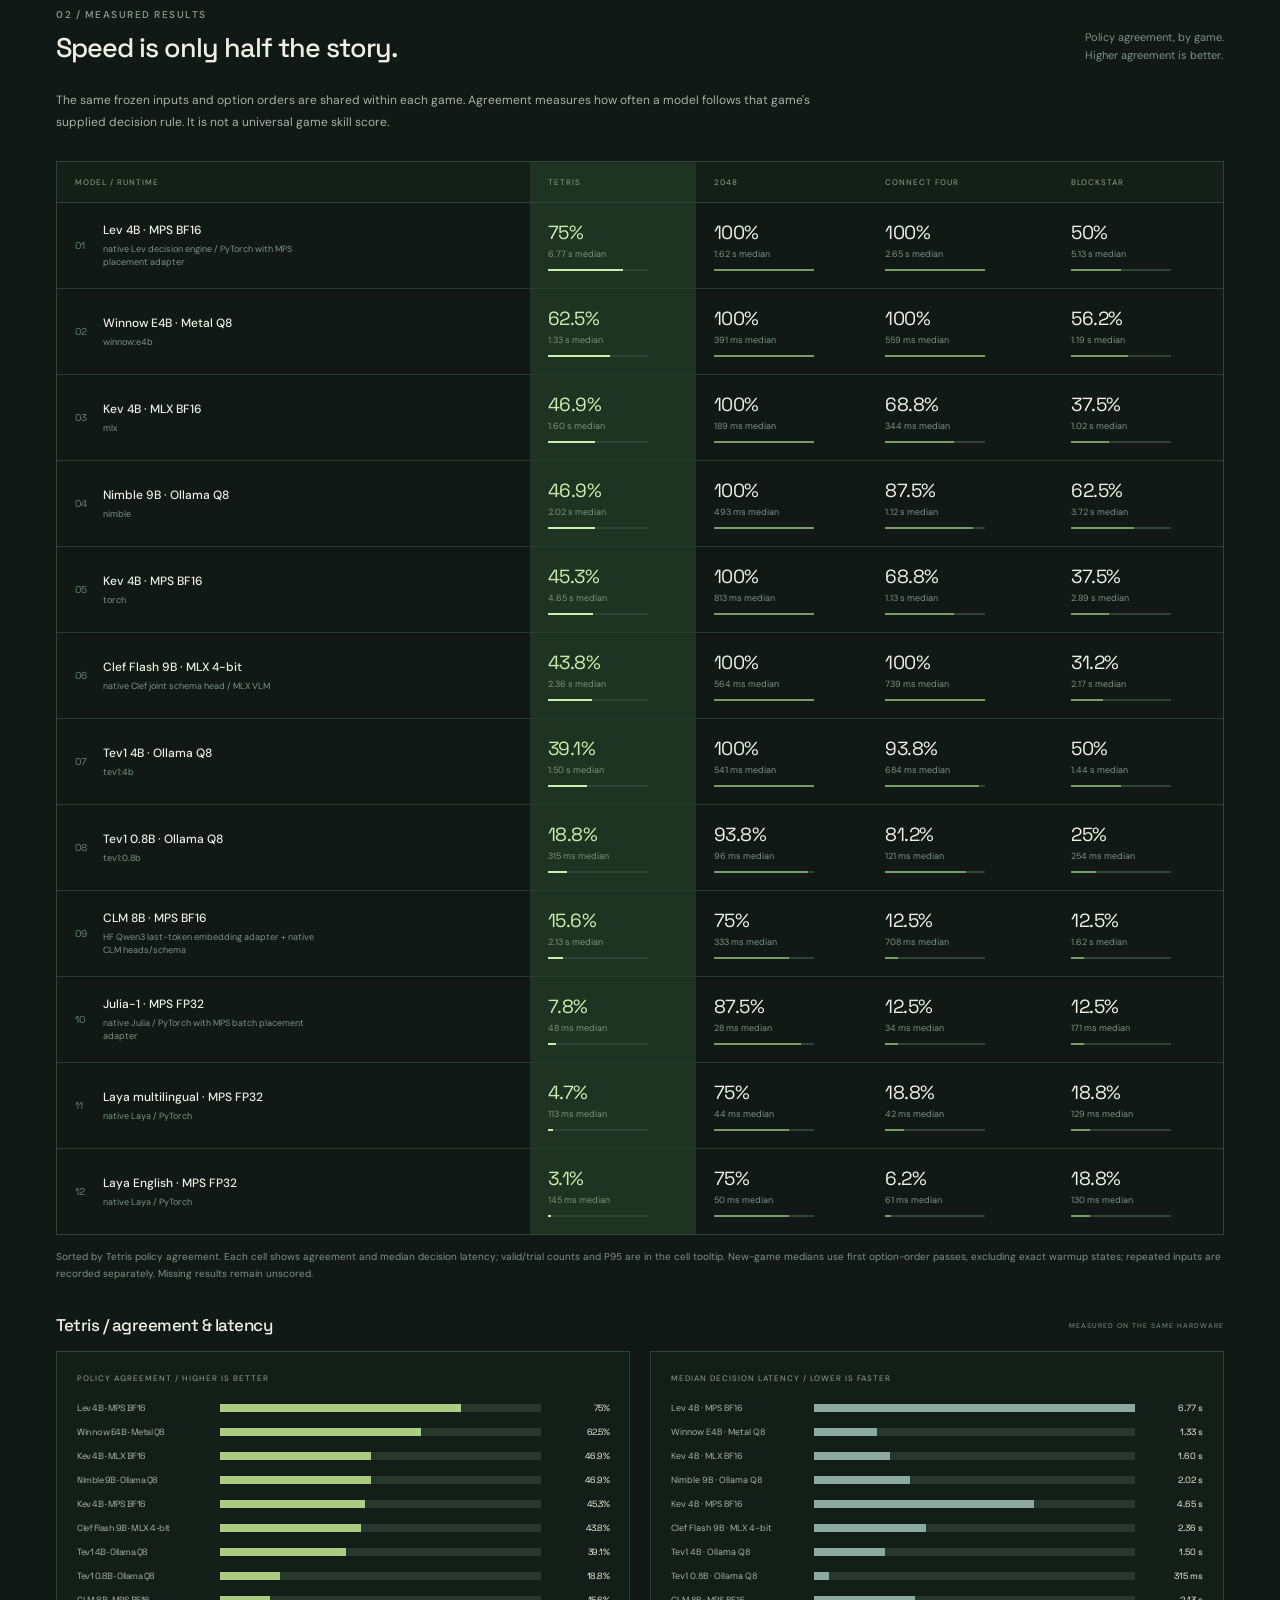
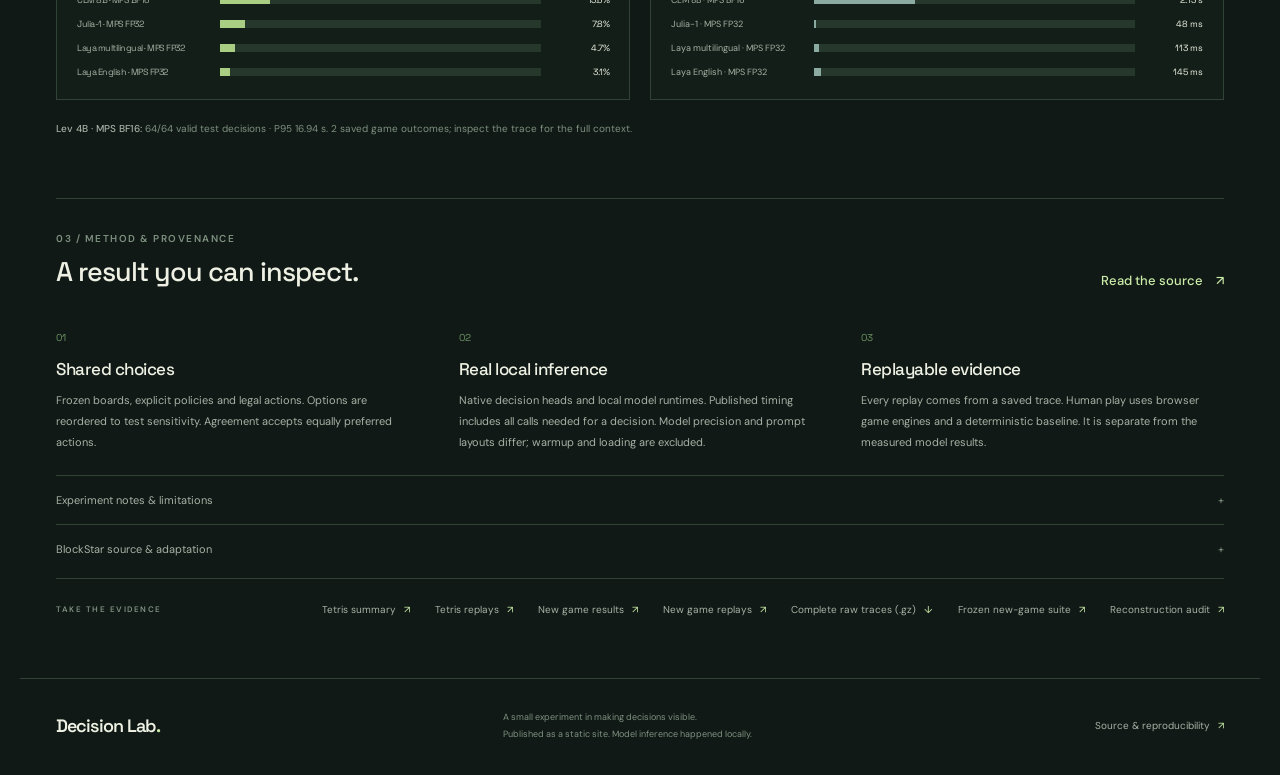
==== commit 9c16ef5e: "Add native Clef Flash MLX benchmarks and audited site replays" ====
--- a/docs/index.html
+++ b/docs/index.html
@@ -18,7 +18,7 @@
   <main class="shell">
     <section class="hero" aria-labelledby="hero-title">
       <div class="hero-copy"><p class="eyebrow"><span class="live-dot" aria-hidden="true"></span> LOCAL INFERENCE / OPEN EXPERIMENT</p><h1 id="hero-title">Small moves.<br><em>Measured intelligence.</em></h1><p class="hero-deck">Give a model a board, a rule, and a choice. Then watch what it actually does. Four games, with real decision traces you can inspect.</p><div class="hero-links"><a class="text-link" href="#lab">Explore the games <span aria-hidden="true">↓</span></a><span class="hero-hardware" id="hardware">Apple M3 Max · 128 GB</span></div></div>
-      <div class="hero-aside" aria-label="Experiment overview"><div class="overview-top"><span class="eyebrow">THE EXPERIMENT</span><span class="edition">01 / OCT 2026</span></div><div class="overview-number"><span id="model-count">—</span><span>model runtimes<br>in the results</span></div><div class="overview-rule"></div><div class="overview-bottom"><div><b>04</b><span>game environments</span></div><div><b id="decision-count">—</b><span>recorded test decisions</span></div></div><p id="data-status" class="data-status" role="status">Loading the published evidence…</p></div>
+      <div class="hero-aside" aria-label="Experiment overview"><div class="overview-top"><span class="eyebrow">THE EXPERIMENT</span><span class="edition">02 / OCT 2026</span></div><div class="overview-number"><span id="model-count">—</span><span>model runtimes<br>in the results</span></div><div class="overview-rule"></div><div class="overview-bottom"><div><b>04</b><span>game environments</span></div><div><b id="decision-count">—</b><span>recorded test decisions</span></div></div><p id="data-status" class="data-status" role="status">Loading the published evidence…</p></div>
     </section>
 
     <section id="lab" class="lab-section" aria-labelledby="lab-title">
@@ -65,7 +65,7 @@
       <details class="method-details"><summary>Updated source, method & reference certificates <span aria-hidden="true">+</span></summary><div><p id="updated-method">Supplemental evidence is awaiting publication.</p><p id="updated-source-copy"></p><p id="updated-reference-copy"></p><p><a href="data/blockstar-update-summary.json">Updated scenario measurements</a> · <a href="data/blockstar-update-source.json">Updated source record</a> · <a href="data/blockstar-update-suite.json">Frozen suite</a> · <a href="data/blockstar-update-verification.json">Replay audit</a> · <a href="data/blockstar-update-results.json.gz">Complete raw traces (gzip)</a></p><pre id="updated-source-detail">No updated source record published yet.</pre></div></details>
     </section>
 
-    <section id="method" class="method-section" aria-labelledby="method-title"><div class="section-heading"><div><p class="eyebrow">03 / METHOD & PROVENANCE</p><h2 id="method-title">A result you can inspect.</h2></div><a href="https://github.com/rayking99/decmods" class="text-link">Read the source <span aria-hidden="true">↗</span></a></div><div class="method-grid"><article><span class="method-number">01</span><h3>Shared choices</h3><p id="method-inputs">Frozen boards, explicit policies and legal actions. Options are reordered to test sensitivity. Agreement accepts equally preferred actions.</p></article><article><span class="method-number">02</span><h3>Real local inference</h3><p>Native decision heads and local model runtimes. Published timing includes all calls needed for a decision. Model precision and prompt layouts differ; warmup and loading are excluded.</p></article><article><span class="method-number">03</span><h3>Replayable evidence</h3><p>Every replay comes from a saved trace. Human play uses browser game engines and a deterministic baseline. It is separate from the measured model results.</p></article></div><details class="method-details"><summary>Experiment notes & limitations <span aria-hidden="true">+</span></summary><div><p id="method-text">Loading the captured experiment method…</p><p>Latency and policy agreement address different questions. A one-step rule can disagree with stronger long-term play. Small seeded game runs are illustrations, not a statistically reliable tournament. Browser playback cadence is unrelated to measured inference latency.</p><p id="cache-note">Cache behavior and runtime adapters are recorded with the data. Consult the raw artifacts before comparing models or repeating the experiment.</p></div></details><details class="method-details" id="blockstar-provenance"><summary>BlockStar source & adaptation <span aria-hidden="true">+</span></summary><div><p id="blockstar-source-copy">BlockStar is an open puzzle project by rayking99. This experiment adapts its game rules for explicit legal-action model decisions; the adaptation is documented in the captured source record.</p><p><a href="https://github.com/rayking99/BlockStar">Original BlockStar repository ↗</a> · <a href="data/blockstar-source.json">Source snapshot & adaptation notes</a></p><pre id="blockstar-source-detail">Source provenance is loading.</pre></div></details><div class="downloads"><span class="eyebrow">TAKE THE EVIDENCE</span><a href="data/tetris-summary.json">Tetris summary <span aria-hidden="true">↗</span></a><a href="data/tetris-replays.json">Tetris replays <span aria-hidden="true">↗</span></a><a href="data/arcade-summary.json">New game results <span aria-hidden="true">↗</span></a><a href="data/arcade-replays.json">New game replays <span aria-hidden="true">↗</span></a><a href="data/arcade-results.json.gz" download>Complete raw traces (.gz) <span aria-hidden="true">↓</span></a><a href="data/suite.json">Frozen new-game suite <span aria-hidden="true">↗</span></a><a href="data/verification.json">Reconstruction audit <span aria-hidden="true">↗</span></a></div></section>
+    <section id="method" class="method-section" aria-labelledby="method-title"><div class="section-heading"><div><p class="eyebrow">03 / METHOD & PROVENANCE</p><h2 id="method-title">A result you can inspect.</h2></div><a href="https://github.com/rayking99/decmods" class="text-link">Read the source <span aria-hidden="true">↗</span></a></div><div class="method-grid"><article><span class="method-number">01</span><h3>Shared choices</h3><p id="method-inputs">Frozen boards, explicit policies and legal actions. Options are reordered to test sensitivity. Agreement accepts equally preferred actions.</p></article><article><span class="method-number">02</span><h3>Real local inference</h3><p>Native decision heads and local model runtimes. Published timing includes all calls needed for a decision. Model precision and prompt layouts differ; warmup and loading are excluded.</p></article><article><span class="method-number">03</span><h3>Replayable evidence</h3><p>Every replay comes from a saved trace. Human play uses browser game engines and a deterministic baseline. It is separate from the measured model results.</p></article></div><details class="method-details"><summary>Experiment notes & limitations <span aria-hidden="true">+</span></summary><div><p id="method-text">Loading the captured experiment method…</p><p>Latency and policy agreement address different questions. A one-step rule can disagree with stronger long-term play. Small seeded game runs are illustrations, not a statistically reliable tournament. Browser playback cadence is unrelated to measured inference latency.</p><p>Clef Flash 9B · MLX 4-bit uses its native joint decision head. Its encoder sorts choice IDs internally. Request order can still change tournament groups and break exact maximum-probability ties: the native answer builder chooses the first tied action in the request. These game benchmarks use text descriptions; image and video performance is outside this experiment.</p><p id="cache-note">Cache behavior and runtime adapters are recorded with the data. Consult the raw artifacts before comparing models or repeating the experiment.</p></div></details><details class="method-details" id="blockstar-provenance"><summary>BlockStar source & adaptation <span aria-hidden="true">+</span></summary><div><p id="blockstar-source-copy">BlockStar is an open puzzle project by rayking99. This experiment adapts its game rules for explicit legal-action model decisions; the adaptation is documented in the captured source record.</p><p><a href="https://github.com/rayking99/BlockStar">Original BlockStar repository ↗</a> · <a href="data/blockstar-source.json">Source snapshot & adaptation notes</a></p><pre id="blockstar-source-detail">Source provenance is loading.</pre></div></details><div class="downloads"><span class="eyebrow">TAKE THE EVIDENCE</span><a href="data/tetris-summary.json">Tetris summary <span aria-hidden="true">↗</span></a><a href="data/tetris-replays.json">Tetris replays <span aria-hidden="true">↗</span></a><a href="data/arcade-summary.json">New game results <span aria-hidden="true">↗</span></a><a href="data/arcade-replays.json">New game replays <span aria-hidden="true">↗</span></a><a href="data/arcade-results.json.gz" download>Complete raw traces (.gz) <span aria-hidden="true">↓</span></a><a href="data/suite.json">Frozen new-game suite <span aria-hidden="true">↗</span></a><a href="data/verification.json">Reconstruction audit <span aria-hidden="true">↗</span></a></div></section>
   </main>
   <footer class="site-footer shell"><a href="./" class="brand">Decision Lab<span class="brand-dot">.</span></a><p>A small experiment in making decisions visible.<br>Published as a static site. Model inference happened locally.</p><a href="https://github.com/rayking99/decmods">Source & reproducibility <span aria-hidden="true">↗</span></a></footer>
 </body>
